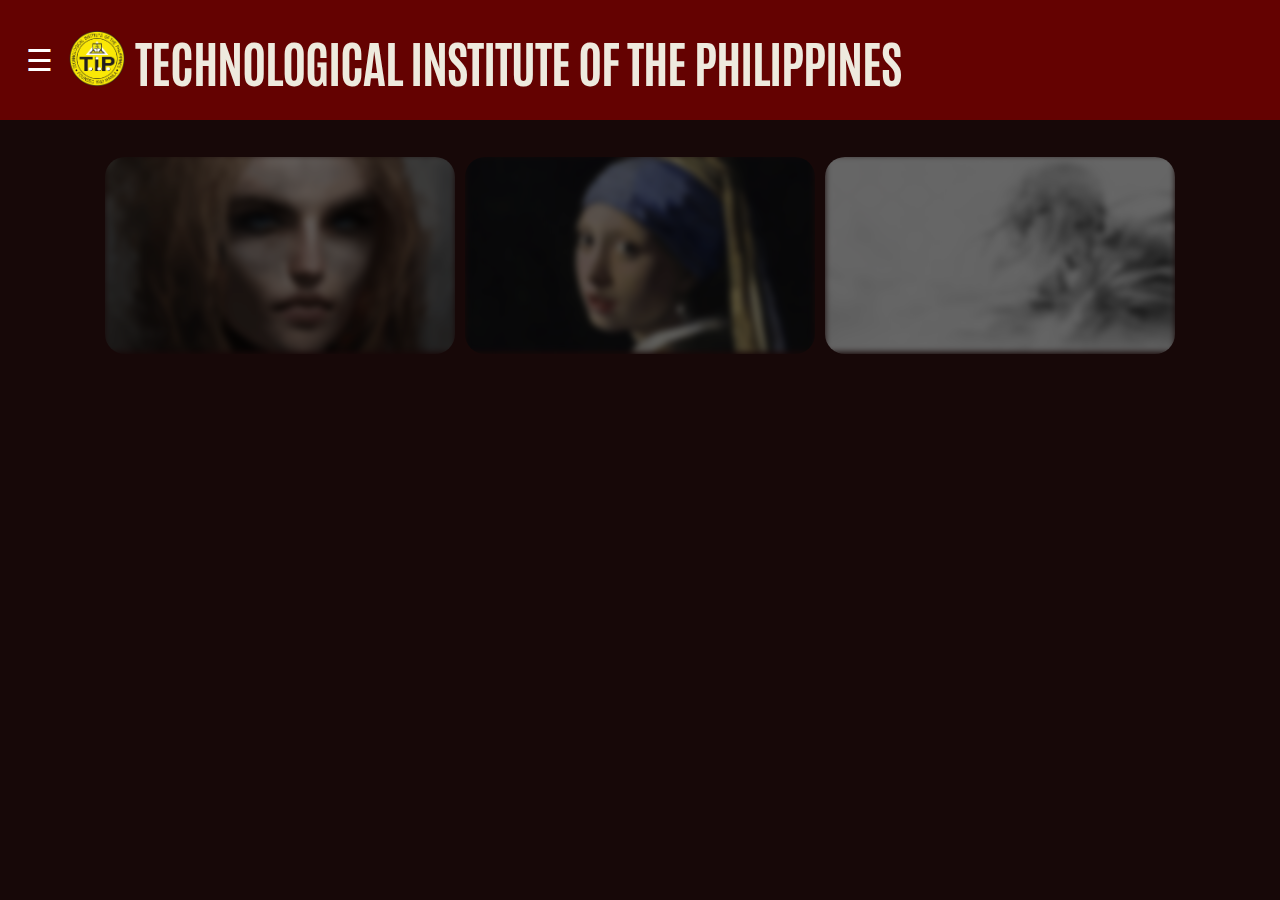
==== index.html @ 633741e4 "first commit" ====
<!DOCTYPE html>
<html>
  <head>
    <meta charset="utf-8" />
    <meta http-equiv="X-UA-Compatible" content="IE=edge" />
    <title>Home</title>
    <link
      rel="icon"
      href="./assets/logo-1.ico
"
    />
    <meta name="viewport" content="width=device-width, initial-scale=1" />
    <link rel="stylesheet" type="text/css" media="screen" href="main.css" />
    <link rel="preconnect" href="https://fonts.googleapis.com" />
    <link rel="preconnect" href="https://fonts.gstatic.com" crossorigin />
    <link
      href="https://fonts.googleapis.com/css2?family=Antonio:wght@700&family=Montserrat:wght@700;900&family=Raleway&display=swap"
      rel="stylesheet"
    />
    <script src="main.js"></script>
  </head>
  <body>
    <div id="mySidenav" class="sidenav">
      <a href="javascript:void(0)" class="closebtn" onclick="closeNav ()"
        ><br />
        &times;</a
      >
      <a href="#">About</a>
      <br />
      <a href="#">What We Offer</a> <br />
      <a href="#">Be A T.I.P.ian</a> <br />
      <a href="#">Careers at T.I.P</a> <br />
      <a href="#">Partner with T.I.P</a>
    </div>
    <div class="top-bar">
      <div id="main"></div>
      <span style="font-size: 30px; cursor: pointer" onclick="openNav()">
        &#9776;</span
      >
      <div class="header">
        <div class="title-inner">
          <img
            src="./assets/logo.png"
            width="56px"
            height="56px"
            style="flex: 0"
          />
        </div>
        <h1
          style="
            margin-left: 10px;
            font-size: 50px;
            font-family: 'Antonio', sans-serif;
            font-weight: 700;
            color: #eeeade;
          "
        >
          TECHNOLOGICAL INSTITUTE OF THE PHILIPPINES
        </h1>
      </div>
    </div>
    <div class="parent" id="parent">
      <div class="main">
        <div class="img-blocks">
          <div class="cards">
            <div class="cards--colorize">
              <img src="./assets/digital-art.jpg" width="350" height="196.88" />
            </div>
          </div>
          <div class="cards">
            <div class="cards--colorize">
              <img src="./assets/art-1.jpg" width="350" height="196.88" />
            </div>
          </div>
          <div class="cards">
            <div class="cards--colorize">
              <img src="./assets/movies.jpg" width="350" height="196.88" />
            </div>
          </div>
        </div>
      </div>
    </div>
  </body>
</html>
---- main.css ----
* {
  scroll-behavior: smooth;
}

body {
  margin: 0;
  background-color: #170808;

  font-family: "Raleway", sans-serif;
}
span {
  margin: 1rem;
}
.main {
  margin: 0;
}
.parent {
  align-items: center;
  display: flex;
  justify-content: center;
  margin: 2rem;
}
.img-blocks {
  display: flex;
  justify-content: center;
  align-items: center;
}
/* TRY
cards--colorize span {
  position: absolute;
  text-align: center;
  height: 100%;
  width: 100%;
}
cards--colorize span:before {
  display: inline-block;
  vertical-align: middle;
  height: 100%;
  content: "";
} */
/* Navigation Bar */
.top-bar {
  margin: 0px;
  backdrop-filter: blur(20px);
  background-color: #640201;
  color: #ffffff;
  padding: 10px;
  display: flex;
  align-items: center;
  position: sticky;
  top: 0;
  align-items: center;
  height: 100px;
}
.header {
  margin: 0;
  display: flex;
  align-items: center;
  font-family: "Antonio", sans-serif;
  font-weight: 700;
  letter-spacing: -1px;
}
.main-1 {
  transition: margin-left 0.5s;
  padding: 16px;
}
.sidenav {
  height: 100%;
  width: 0;
  position: fixed;
  z-index: 1;
  top: 0;
  left: 0;
  background-color: #280606;
  overflow-x: hidden;
  transition: 0.5s;
  padding-top: 60px;
}

.sidenav a {
  padding: 8px 8px 8px 32px;
  text-decoration: none;
  font-size: 25px;
  color: #eeeade;
  display: block;
  transition: 0.3s;
  top: 0;
}

.sidenav a:hover {
  color: #f1f1f1;
}

.sidenav .closebtn {
  position: absolute;
  top: 0;
  right: 25px;
  font-size: 36px;
  margin-left: 50px;
}

@media screen and (max-height: 450px) {
  .sidenav {
    padding-top: 15px;
  }
  .sidenav a {
    font-size: 18px;
  }
}
/* [1] The container */
.cards {
  display: flex;
  align-items: center;
  margin: 5px;
  width: 350px;
  height: 196.88px; /* [1.1] Set it as per your need */
  overflow: hidden; /* [1.2] Hide the overflowing of child elements */
  border-radius: 20px;
}

/* [2] Transition property for smooth transformation of images */
.cards:hover img {
  transition: transform 0.5s ease;
}
/* [3] Finally, transforming the image when container gets hovered */
.cards:hover:hover img {
  transform: scale(1.3);
}

/* Colorize-zoom Container */
.cards--colorize img {
  transition: transform 0.5s, filter 1.5s ease-in-out;
  filter: blur(3px) brightness(40%);
}
.cards--colorize:hover img {
  transform: scale(1.1);
  filter: blur(0px) brightness(100%);
}
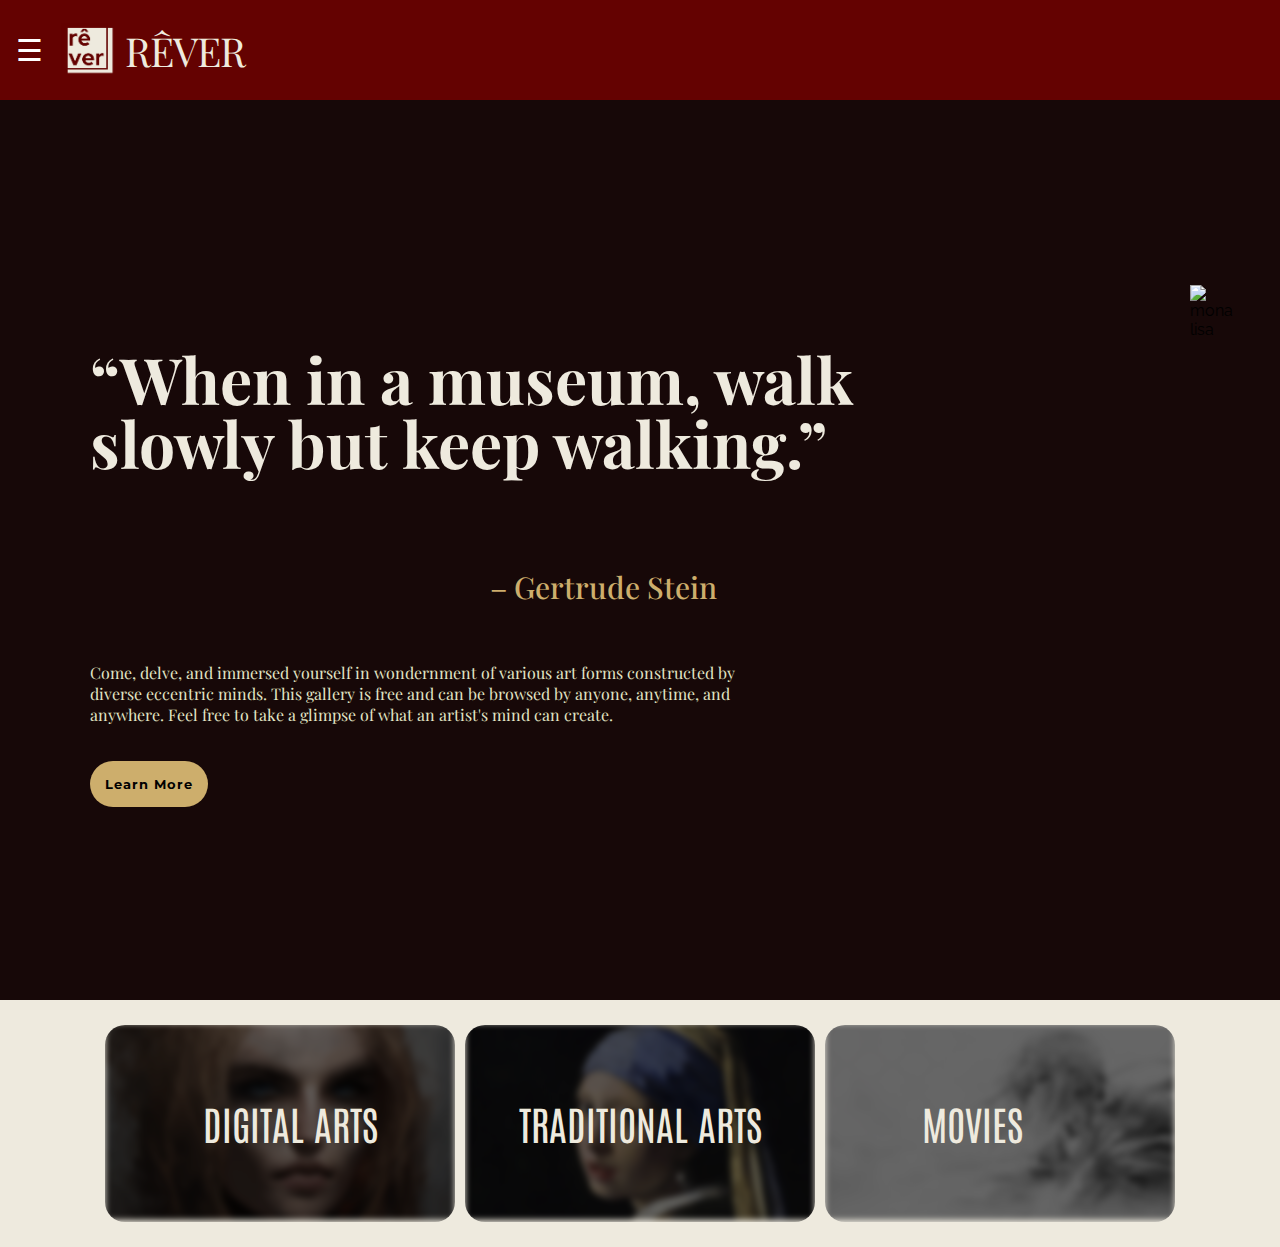
==== commit 79dfec48: "hrefs and additional html" ====
--- a/index.html
+++ b/index.html
@@ -3,18 +3,19 @@
   <head>
     <meta charset="utf-8" />
     <meta http-equiv="X-UA-Compatible" content="IE=edge" />
+    <meta name="viewport" content="width=device-width, initial-scale=1" />
     <title>Home</title>
     <link
       rel="icon"
       href="./assets/logo-1.ico
 "
     />
-    <meta name="viewport" content="width=device-width, initial-scale=1" />
+
     <link rel="stylesheet" type="text/css" media="screen" href="main.css" />
     <link rel="preconnect" href="https://fonts.googleapis.com" />
     <link rel="preconnect" href="https://fonts.gstatic.com" crossorigin />
     <link
-      href="https://fonts.googleapis.com/css2?family=Antonio:wght@700&family=Montserrat:wght@700;900&family=Raleway&display=swap"
+      href="https://fonts.googleapis.com/css2?family=Antonio:wght@700&family=Montserrat:wght@400;700;900&family=Playfair+Display:wght@400;700&family=Raleway&display=swap"
       rel="stylesheet"
     />
     <script src="main.js"></script>
@@ -25,12 +26,11 @@
         ><br />
         &times;</a
       >
-      <a href="#">About</a>
+      <a href="#">Home</a>
       <br />
-      <a href="#">What We Offer</a> <br />
-      <a href="#">Be A T.I.P.ian</a> <br />
-      <a href="#">Careers at T.I.P</a> <br />
-      <a href="#">Partner with T.I.P</a>
+      <a href="./HOMEPAGE/Digital-Arts.html">Digital Arts</a> <br />
+      <a href="./HOMEPAGE/Traditional-Arts.html">Traditional Arts</a> <br />
+      <a href="./HOMEPAGE/Films.html">Films</a> <br />
     </div>
     <div class="top-bar">
       <div id="main"></div>
@@ -46,35 +46,77 @@
             style="flex: 0"
           />
         </div>
-        <h1
-          style="
-            margin-left: 10px;
-            font-size: 50px;
-            font-family: 'Antonio', sans-serif;
-            font-weight: 700;
-            color: #eeeade;
-          "
-        >
-          TECHNOLOGICAL INSTITUTE OF THE PHILIPPINES
-        </h1>
+        <div class="header-title">RÊVER</div>
       </div>
     </div>
+
     <div class="parent" id="parent">
       <div class="main">
-        <div class="img-blocks">
-          <div class="cards">
-            <div class="cards--colorize">
-              <img src="./assets/digital-art.jpg" width="350" height="196.88" />
+        <div class="content">
+          <div class="textbox">
+            <h2>“When in a museum, walk slowly but keep walking.”</h2>
+            <br />
+            <h2 id="ger">– Gertrude Stein</h2>
+            <br />
+            <div
+              style="
+                width: 650px;
+                justify-content: center;
+                text-justify: inter-word;
+              "
+            >
+              <p
+                style="font-family: 'Playfair Display', serif; font-weight: 400"
+              >
+                Come, delve, and immersed yourself in wondernment of various art
+                forms constructed by diverse eccentric minds. This gallery is
+                free and can be browsed by anyone, anytime, and anywhere. Feel
+                free to take a glimpse of what an artist's mind can create.
+              </p>
+            </div>
+
+            <button id="btn">Learn More</button>
+          </div>
+          <div id="imgBox" class="imgBox">
+            <img
+              id="mona"
+              src="./assets/lisa-removebg-preview.png"
+              alt="mona lisa"
+            />
+          </div>
+        </div>
+      </div>
+    </div>
+
+    <div class="bg">
+      <div id="bg" class="img-blocks">
+        <div class="cards">
+          <div class="cards--colorize">
+            <img src="./assets/digital-art.jpg" width="350" height="196.88" />
+            <div class="child">
+              <span id="1"
+                ><a href="./HOMEPAGE/Digital-Arts.html">DIGITAL ARTS</a></span
+              >
             </div>
           </div>
-          <div class="cards">
-            <div class="cards--colorize">
-              <img src="./assets/art-1.jpg" width="350" height="196.88" />
+        </div>
+        <div class="cards">
+          <div class="cards--colorize">
+            <img src="./assets/art-1.jpg" width="350" height="196.88" />
+            <div class="child-1">
+              <span id="2"
+                ><a href="./HOMEPAGE/Traditional-Arts.html"
+                  >TRADITIONAL ARTS</a
+                ></span
+              >
             </div>
           </div>
-          <div class="cards">
-            <div class="cards--colorize">
-              <img src="./assets/movies.jpg" width="350" height="196.88" />
+        </div>
+        <div class="cards">
+          <div class="cards--colorize">
+            <img src="./assets/movies.jpg" width="350" height="196.88" />
+            <div class="child-2">
+              <span id="3"><a href="./HOMEPAGE/Films.html">MOVIES</a></span>
             </div>
           </div>
         </div>
--- a/main.css
+++ b/main.css
@@ -5,46 +5,126 @@
 body {
   margin: 0;
   background-color: #170808;
-
   font-family: "Raleway", sans-serif;
+  background-image: url(./assets/background.jpeg.png);
+  width: 100vw;
+  max-width: 100%;
+  background-size: cover;
+  background-attachment: fixed;
+  background-repeat: no-repeat;
 }
 span {
   margin: 1rem;
 }
+a {
+  text-decoration: none;
+  color: inherit;
+}
 .main {
+  margin-left: 90px;
+  margin-right: 90px;
+  margin-top: 0;
+  display: inline-block;
+}
+.parent {
+  align-items: center;
+  justify-content: center;
   margin: 0;
-}
-.parent {
-  align-items: center;
+  align-items: center;
+}
+title-inner {
+  width: 100vw;
+  max-width: 100%;
+}
+.img-blocks {
   display: flex;
   justify-content: center;
-  margin: 2rem;
-}
-.img-blocks {
+  align-items: center;
+  padding: 20px;
+}
+/* HOME */
+.content {
   display: flex;
   justify-content: center;
   align-items: center;
-}
-/* TRY
-cards--colorize span {
-  position: absolute;
-  text-align: center;
-  height: 100%;
-  width: 100%;
-}
-cards--colorize span:before {
+  position: block;
+  align-items: center;
+  height: 100vh;
+}
+
+.content .textbox {
+  max-width: 800px;
+  left: 5%;
+}
+
+.content .textbox h2 {
+  color: #eeeade;
+  font-size: 4em;
+  line-height: 1em;
+  font-weight: 700;
+  font-family: "Playfair Display", serif;
+}
+
+.textbox h2#ger {
+  color: rgb(205, 174, 108);
+  font-size: 30px;
+  line-height: 1em;
+  font-weight: 500;
+  margin-left: 400px;
+  font-family: "Playfair Display", serif;
+}
+
+.content .textbox h2 span {
+  color: rgb(225, 228, 196);
+  font-size: 1rem;
+  font-weight: 900;
+  font-family: "Playfair Display", serif;
+}
+
+.content .textbox p {
+  color: rgb(225, 228, 196);
+}
+
+.textbox button#btn {
   display: inline-block;
-  vertical-align: middle;
-  height: 100%;
-  content: "";
-} */
+  margin-top: 20px;
+  padding: 8px 20px;
+  background: rgb(205, 174, 108);
+  font-family: "Montserrat", sans-serif;
+  border: none;
+  color: black;
+  border-radius: 40px;
+  font-weight: 700;
+  letter-spacing: 1px;
+  text-decoration: none;
+  transition: 0.25s;
+  padding: 15px;
+}
+button#btn:hover {
+  background-color: rgb(132, 107, 55);
+  transform: scale(0.985);
+}
+.imgBox {
+  width: 500px;
+  display: flex;
+  justify-content: flex-end;
+  padding-right: 10px;
+  margin-top: 50px;
+}
+
+.imgBox img {
+  max-width: 600px;
+  margin-left: 300px;
+  margin-bottom: 30px;
+  height: 550px;
+}
+
 /* Navigation Bar */
 .top-bar {
   margin: 0px;
   backdrop-filter: blur(20px);
   background-color: #640201;
   color: #ffffff;
-  padding: 10px;
   display: flex;
   align-items: center;
   position: sticky;
@@ -56,9 +136,19 @@
   margin: 0;
   display: flex;
   align-items: center;
-  font-family: "Antonio", sans-serif;
+  font-family: "Playfair Display", serif;
   font-weight: 700;
   letter-spacing: -1px;
+  width: 100vw;
+  max-width: 100%;
+}
+.header-title {
+  margin-left: 10px;
+  font-size: 40px;
+
+  font-weight: 400;
+
+  color: #eeeade;
 }
 .main-1 {
   transition: margin-left 0.5s;
@@ -107,12 +197,50 @@
     font-size: 18px;
   }
 }
+/* STACKS */
+.bg {
+  background-color: #eeeade;
+  position: relative;
+  width: 100vw;
+  max-width: 100%;
+}
+.child {
+  position: absolute;
+  top: 50%;
+  left: 50%;
+  transform: translate(-219%, -50%);
+  font-family: "Antonio", sans-serif;
+  font-size: 2.5rem;
+  color: #eeeade;
+  z-index: 5;
+}
+.child-1 {
+  position: absolute;
+  top: 50%;
+  left: 50%;
+  transform: translate(-50%, -50%);
+  font-family: "Antonio", sans-serif;
+  font-size: 2.5rem;
+  color: #eeeade;
+  z-index: 5;
+}
+.child-2 {
+  position: absolute;
+  top: 50%;
+  left: 50%;
+  transform: translate(200%, -50%);
+  font-family: "Antonio", sans-serif;
+  font-size: 2.5rem;
+  color: #eeeade;
+  z-index: 5;
+}
 /* [1] The container */
 .cards {
   display: flex;
   align-items: center;
   margin: 5px;
   width: 350px;
+  max-width: 100%;
   height: 196.88px; /* [1.1] Set it as per your need */
   overflow: hidden; /* [1.2] Hide the overflowing of child elements */
   border-radius: 20px;
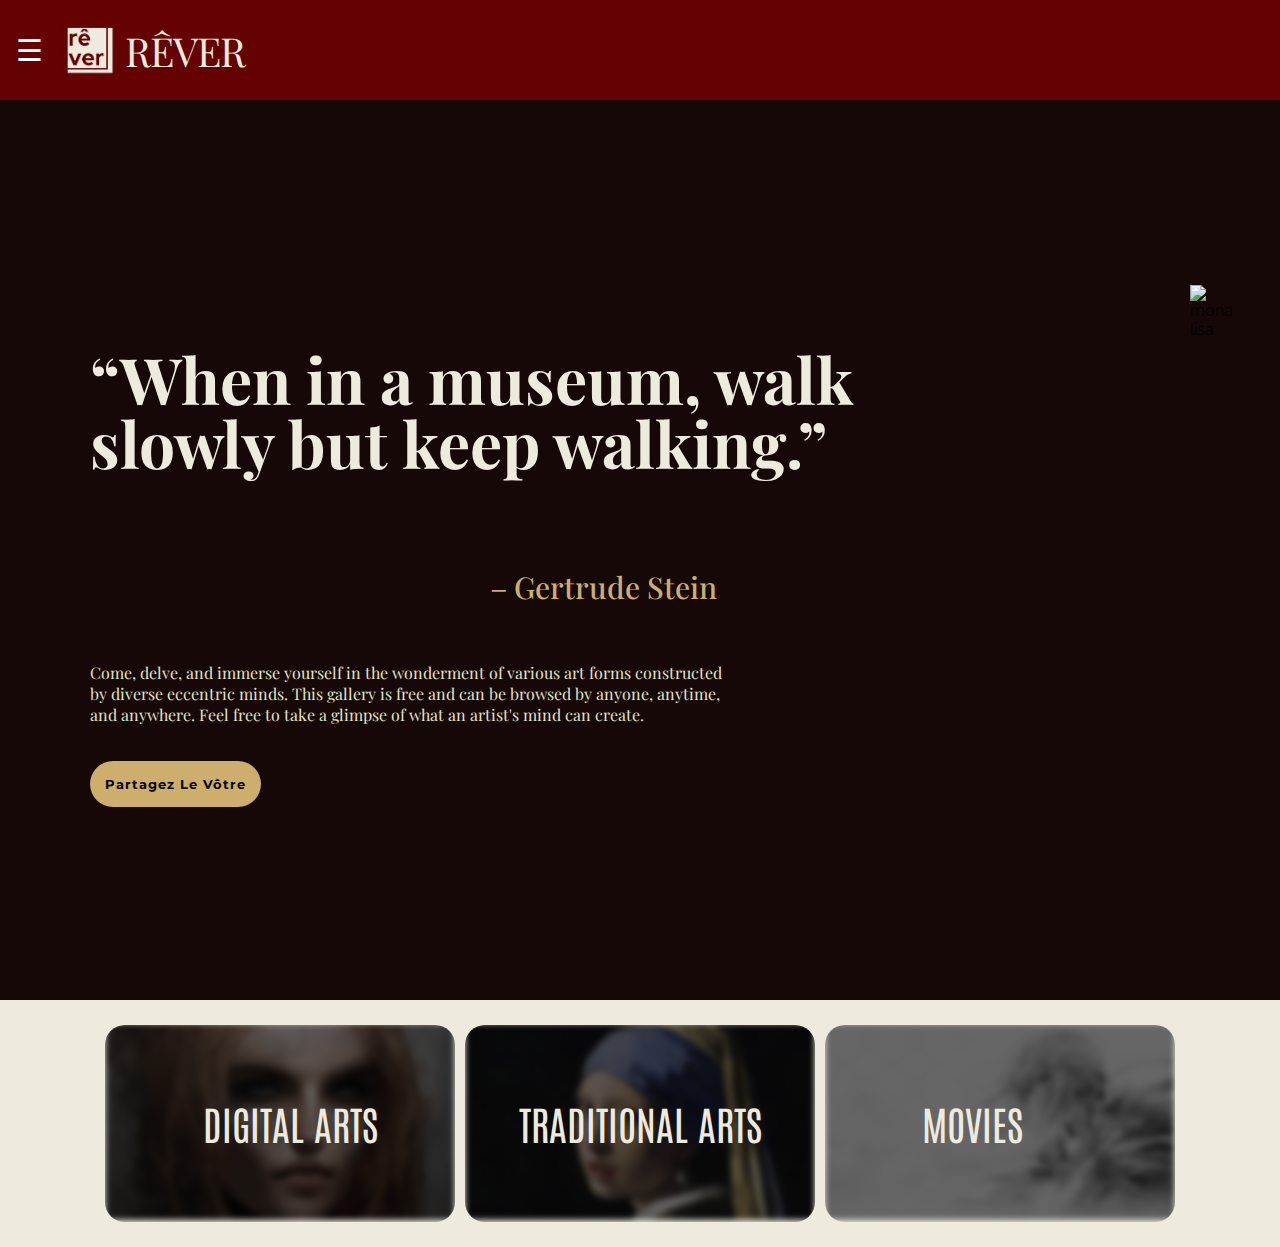
==== commit 511bc5c4: "description" ====
--- a/index.html
+++ b/index.html
@@ -26,11 +26,11 @@
         ><br />
         &times;</a
       >
-      <a href="#">Home</a>
+      <a href="./index.html">Home</a>
       <br />
-      <a href="./HOMEPAGE/Digital-Arts.html">Digital Arts</a> <br />
-      <a href="./HOMEPAGE/Traditional-Arts.html">Traditional Arts</a> <br />
-      <a href="./HOMEPAGE/Films.html">Films</a> <br />
+      <a href="./digiarts.html">Digital Arts</a> <br />
+      <a href="./traditional-arts.html">Traditional Arts</a> <br />
+      <a href="./Films.html">Films</a> <br />
     </div>
     <div class="top-bar">
       <div id="main"></div>
@@ -68,14 +68,16 @@
               <p
                 style="font-family: 'Playfair Display', serif; font-weight: 400"
               >
-                Come, delve, and immersed yourself in wondernment of various art
-                forms constructed by diverse eccentric minds. This gallery is
-                free and can be browsed by anyone, anytime, and anywhere. Feel
-                free to take a glimpse of what an artist's mind can create.
+                Come, delve, and immerse yourself in the wonderment of various
+                art forms constructed by diverse eccentric minds. This gallery
+                is free and can be browsed by anyone, anytime, and anywhere.
+                Feel free to take a glimpse of what an artist's mind can create.
               </p>
             </div>
 
-            <button id="btn">Learn More</button>
+            <button id="btn">
+              <a href="./upload.html">Partagez Le Vôtre</a>
+            </button>
           </div>
           <div id="imgBox" class="imgBox">
             <img
@@ -94,9 +96,7 @@
           <div class="cards--colorize">
             <img src="./assets/digital-art.jpg" width="350" height="196.88" />
             <div class="child">
-              <span id="1"
-                ><a href="./HOMEPAGE/Digital-Arts.html">DIGITAL ARTS</a></span
-              >
+              <span id="1"><a href="./digiarts.html">DIGITAL ARTS</a></span>
             </div>
           </div>
         </div>
@@ -105,9 +105,7 @@
             <img src="./assets/art-1.jpg" width="350" height="196.88" />
             <div class="child-1">
               <span id="2"
-                ><a href="./HOMEPAGE/Traditional-Arts.html"
-                  >TRADITIONAL ARTS</a
-                ></span
+                ><a href="traditional-arts.html">TRADITIONAL ARTS</a></span
               >
             </div>
           </div>
@@ -116,7 +114,7 @@
           <div class="cards--colorize">
             <img src="./assets/movies.jpg" width="350" height="196.88" />
             <div class="child-2">
-              <span id="3"><a href="./HOMEPAGE/Films.html">MOVIES</a></span>
+              <span id="3"><a href="./Films.html">MOVIES</a></span>
             </div>
           </div>
         </div>
--- a/main.css
+++ b/main.css
@@ -145,9 +145,7 @@
 .header-title {
   margin-left: 10px;
   font-size: 40px;
-
   font-weight: 400;
-
   color: #eeeade;
 }
 .main-1 {
